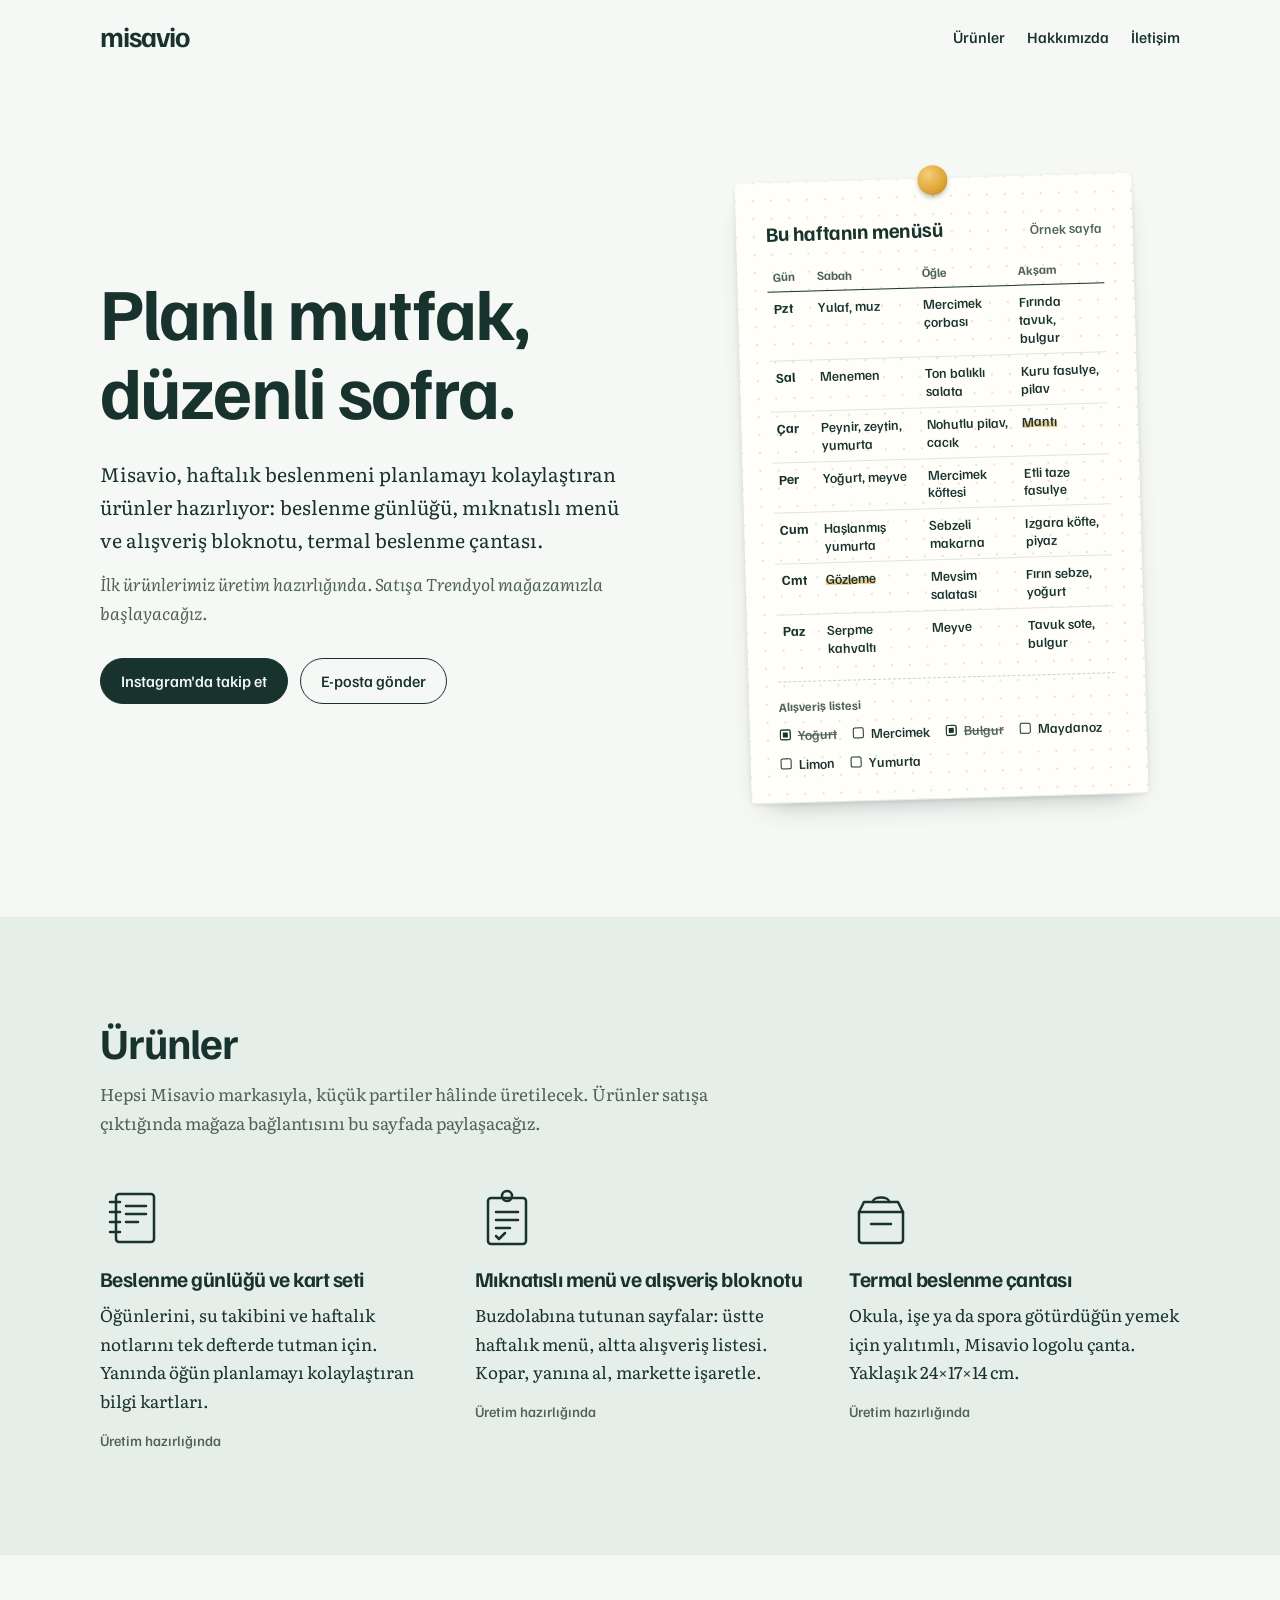
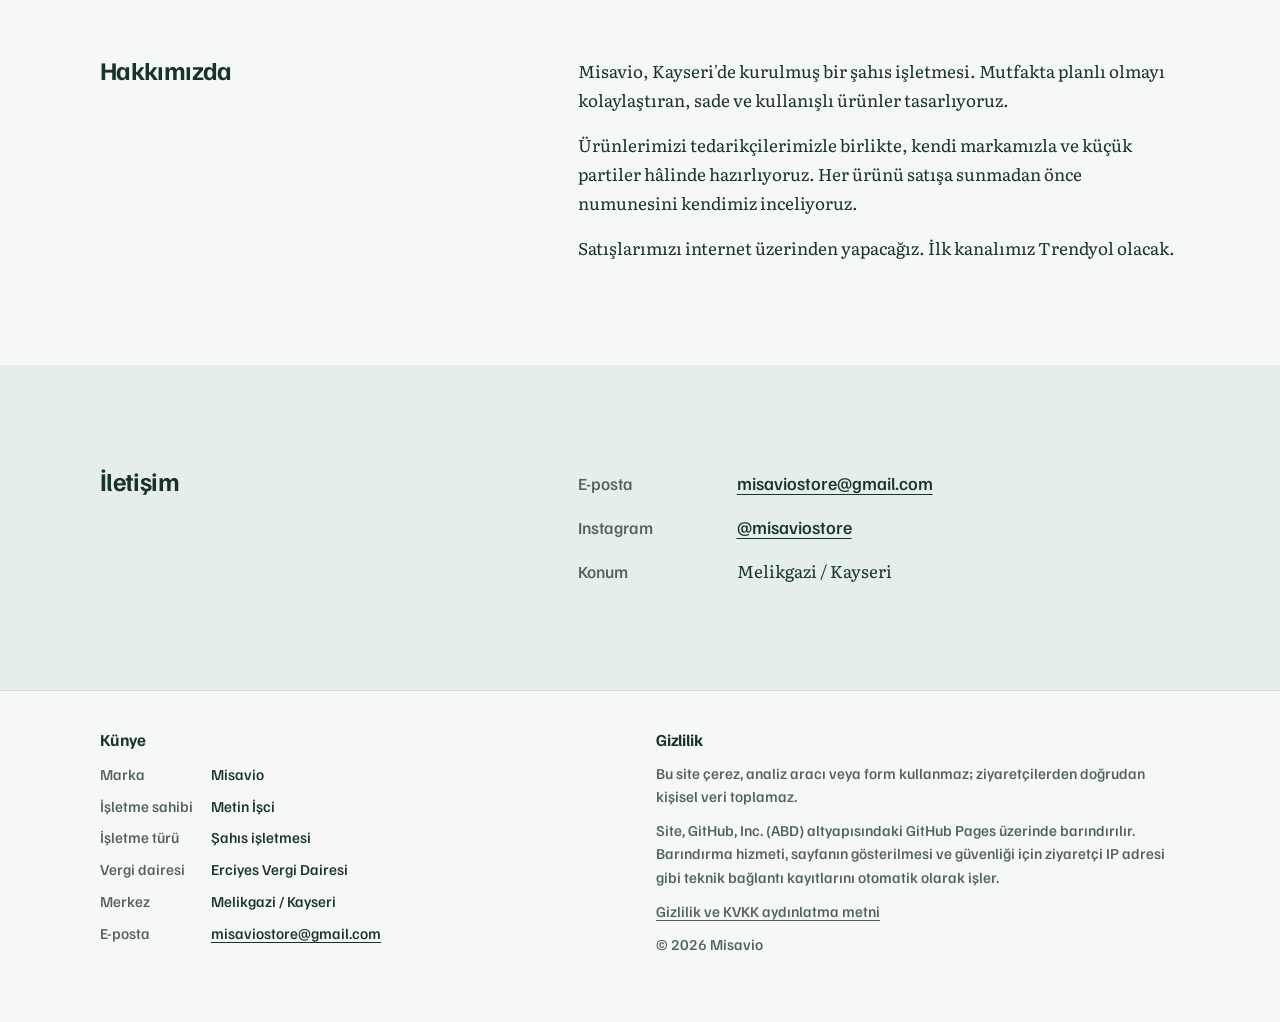
==== index.html @ 4fb2470a "Misavio tanıtım sitesi" ====
<!doctype html>
<html lang="tr">
<head>
  <meta charset="utf-8">
  <meta name="viewport" content="width=device-width, initial-scale=1">
  <meta http-equiv="Content-Security-Policy" content="default-src 'none'; style-src 'self'; font-src 'self'; img-src 'self'; base-uri 'none'; form-action 'none'; upgrade-insecure-requests">
  <meta name="referrer" content="strict-origin-when-cross-origin">
  <title>Misavio | Beslenme planlama ürünleri</title>
  <meta name="description" content="Misavio; beslenme günlüğü, mıknatıslı menü ve alışveriş bloknotu, termal beslenme çantası gibi mutfakta planlı olmayı kolaylaştıran ürünler hazırlıyor.">
  <link rel="canonical" href="https://misavio.com/">
  <meta property="og:type" content="website">
  <meta property="og:site_name" content="Misavio">
  <meta property="og:title" content="Misavio | Beslenme planlama ürünleri">
  <meta property="og:description" content="Beslenme günlüğü, mıknatıslı menü bloknotu ve termal beslenme çantası. İlk ürünler üretim hazırlığında.">
  <meta property="og:url" content="https://misavio.com/">
  <meta property="og:locale" content="tr_TR">
  <meta name="theme-color" content="#f6f8f5" media="(prefers-color-scheme: light)">
  <meta name="theme-color" content="#13241f" media="(prefers-color-scheme: dark)">
  <link rel="icon" href="/favicon.svg" type="image/svg+xml">
  <link rel="preload" href="/assets/fonts/familjen-grotesk-latin-700-normal.woff2" as="font" type="font/woff2" crossorigin>
  <link rel="stylesheet" href="/assets/site.css">
</head>
<body>
  <a class="skip" href="#icerik">İçeriğe geç</a>

  <header class="top">
    <div class="wrap">
      <a class="wordmark" href="/" aria-label="Misavio ana sayfa">misavio</a>
      <nav aria-label="Ana menü">
        <ul>
          <li><a href="#urunler">Ürünler</a></li>
          <li><a href="#hakkimizda">Hakkımızda</a></li>
          <li><a href="#iletisim">İletişim</a></li>
        </ul>
      </nav>
    </div>
  </header>

  <main id="icerik">
    <section class="hero" aria-labelledby="baslik">
      <div class="wrap">
        <div>
          <h1 id="baslik">Planlı mutfak, düzenli sofra.</h1>
          <p class="lede">Misavio, haftalık beslenmeni planlamayı kolaylaştıran ürünler hazırlıyor: beslenme günlüğü, mıknatıslı menü ve alışveriş bloknotu, termal beslenme çantası.</p>
          <p class="status">İlk ürünlerimiz üretim hazırlığında. Satışa Trendyol mağazamızla başlayacağız.</p>
          <div class="actions">
            <a class="btn btn-solid" href="https://www.instagram.com/misaviostore/" rel="noopener noreferrer" target="_blank">Instagram'da takip et<span class="sr-only"> (yeni sekmede açılır)</span></a>
            <a class="btn" href="mailto:misaviostore@gmail.com">E-posta gönder</a>
          </div>
        </div>

        <figure class="note" aria-label="Örnek: mıknatıslı menü ve alışveriş bloknotunun bir sayfası">
          <div class="note-head">
            <h2>Bu haftanın menüsü</h2>
            <span>Örnek sayfa</span>
          </div>
          <table class="menu">
            <thead>
              <tr><th scope="col">Gün</th><th scope="col">Sabah</th><th scope="col">Öğle</th><th scope="col">Akşam</th></tr>
            </thead>
            <tbody>
              <tr><th scope="row">Pzt</th><td>Yulaf, muz</td><td>Mercimek çorbası</td><td>Fırında tavuk, bulgur</td></tr>
              <tr><th scope="row">Sal</th><td>Menemen</td><td>Ton balıklı salata</td><td>Kuru fasulye, pilav</td></tr>
              <tr><th scope="row">Çar</th><td>Peynir, zeytin, yumurta</td><td>Nohutlu pilav, cacık</td><td><span class="hl">Mantı</span></td></tr>
              <tr><th scope="row">Per</th><td>Yoğurt, meyve</td><td>Mercimek köftesi</td><td>Etli taze fasulye</td></tr>
              <tr><th scope="row">Cum</th><td>Haşlanmış yumurta</td><td>Sebzeli makarna</td><td>Izgara köfte, piyaz</td></tr>
              <tr><th scope="row">Cmt</th><td><span class="hl">Gözleme</span></td><td>Mevsim salatası</td><td>Fırın sebze, yoğurt</td></tr>
              <tr><th scope="row">Paz</th><td>Serpme kahvaltı</td><td>Meyve</td><td>Tavuk sote, bulgur</td></tr>
            </tbody>
          </table>
          <div class="list" aria-label="Alışveriş listesi">
            <strong>Alışveriş listesi</strong>
            <span class="box done">Yoğurt</span>
            <span class="box">Mercimek</span>
            <span class="box done">Bulgur</span>
            <span class="box">Maydanoz</span>
            <span class="box">Limon</span>
            <span class="box">Yumurta</span>
          </div>
        </figure>
      </div>
    </section>

    <section class="band" id="urunler" aria-labelledby="urunler-baslik">
      <div class="wrap">
        <div class="section-head">
          <h2 id="urunler-baslik">Ürünler</h2>
          <p>Hepsi Misavio markasıyla, küçük partiler hâlinde üretilecek. Ürünler satışa çıktığında mağaza bağlantısını bu sayfada paylaşacağız.</p>
        </div>
        <ul class="products">
          <li class="product">
            <svg viewBox="0 0 64 64" fill="none" stroke="currentColor" stroke-width="2.5" stroke-linecap="round" stroke-linejoin="round" aria-hidden="true">
              <rect x="16" y="8" width="38" height="48" rx="3"/>
              <path d="M10 16h10M10 26h10M10 36h10M10 46h10"/>
              <path d="M26 20h20M26 28h20M26 36h12"/>
            </svg>
            <h3>Beslenme günlüğü ve kart seti</h3>
            <p>Öğünlerini, su takibini ve haftalık notlarını tek defterde tutman için. Yanında öğün planlamayı kolaylaştıran bilgi kartları.</p>
            <p class="meta">Üretim hazırlığında</p>
          </li>
          <li class="product">
            <svg viewBox="0 0 64 64" fill="none" stroke="currentColor" stroke-width="2.5" stroke-linecap="round" stroke-linejoin="round" aria-hidden="true">
              <rect x="13" y="12" width="38" height="46" rx="3"/>
              <circle cx="32" cy="10" r="5"/>
              <path d="M21 26h22M21 34h22M21 42h14"/>
              <path d="M21 50l3 3 6-6"/>
            </svg>
            <h3>Mıknatıslı menü ve alışveriş bloknotu</h3>
            <p>Buzdolabına tutunan sayfalar: üstte haftalık menü, altta alışveriş listesi. Kopar, yanına al, markette işaretle.</p>
            <p class="meta">Üretim hazırlığında</p>
          </li>
          <li class="product">
            <svg viewBox="0 0 64 64" fill="none" stroke="currentColor" stroke-width="2.5" stroke-linecap="round" stroke-linejoin="round" aria-hidden="true">
              <path d="M10 26h44v28a3 3 0 0 1-3 3H13a3 3 0 0 1-3-3z"/>
              <path d="M10 26l5-10h34l5 10"/>
              <path d="M24 16c0-6 16-6 16 0"/>
              <path d="M22 38h20"/>
            </svg>
            <h3>Termal beslenme çantası</h3>
            <p>Okula, işe ya da spora götürdüğün yemek için yalıtımlı, Misavio logolu çanta. Yaklaşık 24×17×14 cm.</p>
            <p class="meta">Üretim hazırlığında</p>
          </li>
        </ul>
      </div>
    </section>

    <section class="plain" id="hakkimizda" aria-labelledby="hakkimizda-baslik">
      <div class="wrap two">
        <h2 id="hakkimizda-baslik">Hakkımızda</h2>
        <div>
          <p>Misavio, Kayseri'de kurulmuş bir şahıs işletmesi. Mutfakta planlı olmayı kolaylaştıran, sade ve kullanışlı ürünler tasarlıyoruz.</p>
          <p>Ürünlerimizi tedarikçilerimizle birlikte, kendi markamızla ve küçük partiler hâlinde hazırlıyoruz. Her ürünü satışa sunmadan önce numunesini kendimiz inceliyoruz.</p>
          <p>Satışlarımızı internet üzerinden yapacağız. İlk kanalımız Trendyol olacak.</p>
        </div>
      </div>
    </section>

    <section class="band" id="iletisim" aria-labelledby="iletisim-baslik">
      <div class="wrap two">
        <h2 id="iletisim-baslik">İletişim</h2>
        <ul class="contact-list">
          <li><span class="k">E-posta</span><a href="mailto:misaviostore@gmail.com">misaviostore@gmail.com</a></li>
          <li><span class="k">Instagram</span><a href="https://www.instagram.com/misaviostore/" rel="noopener noreferrer" target="_blank">@misaviostore<span class="sr-only"> (yeni sekmede açılır)</span></a></li>
          <li><span class="k">Konum</span><span>Melikgazi / Kayseri</span></li>
        </ul>
      </div>
    </section>
  </main>

  <footer>
    <div class="wrap">
      <div>
        <h2>Künye</h2>
        <dl class="kunye">
          <dt>Marka</dt><dd>Misavio</dd>
          <dt>İşletme sahibi</dt><dd>Metin İşci</dd>
          <dt>İşletme türü</dt><dd>Şahıs işletmesi</dd>
          <dt>Vergi dairesi</dt><dd>Erciyes Vergi Dairesi</dd>
          <dt>Merkez</dt><dd>Melikgazi / Kayseri</dd>
          <dt>E-posta</dt><dd><a href="mailto:misaviostore@gmail.com">misaviostore@gmail.com</a></dd>
        </dl>
      </div>
      <div>
        <h2>Gizlilik</h2>
        <p class="fine">Bu site çerez, analiz aracı veya form kullanmaz; ziyaretçilerden doğrudan kişisel veri toplamaz.</p>
        <p class="fine">Site, GitHub, Inc. (ABD) altyapısındaki GitHub Pages üzerinde barındırılır. Barındırma hizmeti, sayfanın gösterilmesi ve güvenliği için ziyaretçi IP adresi gibi teknik bağlantı kayıtlarını otomatik olarak işler.</p>
        <p class="fine"><a href="/gizlilik.html">Gizlilik ve KVKK aydınlatma metni</a></p>
        <p class="fine">© 2026 Misavio</p>
      </div>
    </div>
  </footer>
</body>
</html>
---- assets/site.css ----
/* Misavio — tek sayfa tanıtım sitesi. Harici istek yok; yazı tipleri bu sunucudan gelir. */

@font-face { font-family: "Familjen Grotesk"; font-style: normal; font-weight: 500; font-display: swap;
  src: url("fonts/familjen-grotesk-latin-ext-500-normal.woff2") format("woff2");
  unicode-range: U+0100-02BA,U+02BD-02C5,U+02C7-02CC,U+02CE-02D7,U+02DD-02FF,U+0304,U+0308,U+0329,U+1D00-1DBF,U+1E00-1E9F,U+1EF2-1EFF,U+2020,U+20A0-20AB,U+20AD-20C0,U+2113,U+2C60-2C7F,U+A720-A7FF; }
@font-face { font-family: "Familjen Grotesk"; font-style: normal; font-weight: 500; font-display: swap;
  src: url("fonts/familjen-grotesk-latin-500-normal.woff2") format("woff2");
  unicode-range: U+0000-00FF,U+0131,U+0152-0153,U+02BB-02BC,U+02C6,U+02DA,U+02DC,U+0304,U+0308,U+0329,U+2000-206F,U+20AC,U+2122,U+2191,U+2193,U+2212,U+2215,U+FEFF,U+FFFD; }
@font-face { font-family: "Familjen Grotesk"; font-style: normal; font-weight: 700; font-display: swap;
  src: url("fonts/familjen-grotesk-latin-ext-700-normal.woff2") format("woff2");
  unicode-range: U+0100-02BA,U+02BD-02C5,U+02C7-02CC,U+02CE-02D7,U+02DD-02FF,U+0304,U+0308,U+0329,U+1D00-1DBF,U+1E00-1E9F,U+1EF2-1EFF,U+2020,U+20A0-20AB,U+20AD-20C0,U+2113,U+2C60-2C7F,U+A720-A7FF; }
@font-face { font-family: "Familjen Grotesk"; font-style: normal; font-weight: 700; font-display: swap;
  src: url("fonts/familjen-grotesk-latin-700-normal.woff2") format("woff2");
  unicode-range: U+0000-00FF,U+0131,U+0152-0153,U+02BB-02BC,U+02C6,U+02DA,U+02DC,U+0304,U+0308,U+0329,U+2000-206F,U+20AC,U+2122,U+2191,U+2193,U+2212,U+2215,U+FEFF,U+FFFD; }
@font-face { font-family: "Literata"; font-style: normal; font-weight: 400; font-display: swap;
  src: url("fonts/literata-latin-ext-400-normal.woff2") format("woff2");
  unicode-range: U+0100-02BA,U+02BD-02C5,U+02C7-02CC,U+02CE-02D7,U+02DD-02FF,U+0304,U+0308,U+0329,U+1D00-1DBF,U+1E00-1E9F,U+1EF2-1EFF,U+2020,U+20A0-20AB,U+20AD-20C0,U+2113,U+2C60-2C7F,U+A720-A7FF; }
@font-face { font-family: "Literata"; font-style: normal; font-weight: 400; font-display: swap;
  src: url("fonts/literata-latin-400-normal.woff2") format("woff2");
  unicode-range: U+0000-00FF,U+0131,U+0152-0153,U+02BB-02BC,U+02C6,U+02DA,U+02DC,U+0304,U+0308,U+0329,U+2000-206F,U+20AC,U+2122,U+2191,U+2193,U+2212,U+2215,U+FEFF,U+FFFD; }
@font-face { font-family: "Literata"; font-style: italic; font-weight: 400; font-display: swap;
  src: url("fonts/literata-latin-ext-400-italic.woff2") format("woff2");
  unicode-range: U+0100-02BA,U+02BD-02C5,U+02C7-02CC,U+02CE-02D7,U+02DD-02FF,U+0304,U+0308,U+0329,U+1D00-1DBF,U+1E00-1E9F,U+1EF2-1EFF,U+2020,U+20A0-20AB,U+20AD-20C0,U+2113,U+2C60-2C7F,U+A720-A7FF; }
@font-face { font-family: "Literata"; font-style: italic; font-weight: 400; font-display: swap;
  src: url("fonts/literata-latin-400-italic.woff2") format("woff2");
  unicode-range: U+0000-00FF,U+0131,U+0152-0153,U+02BB-02BC,U+02C6,U+02DA,U+02DC,U+0304,U+0308,U+0329,U+2000-206F,U+20AC,U+2122,U+2191,U+2193,U+2212,U+2215,U+FEFF,U+FFFD; }

:root {
  --paper: #f6f8f5;
  --ink: #18332e;
  --muted: #4f635b;
  --rule: #d3ddd7;
  --tint: #e6eee9;
  --accent: #e2a93b;
  --note-paper: #fffef9;
  --note-ink: #18332e;
  --note-grid: #dfe6e1;
  --focus: #1f6fb2;
  --sans: "Familjen Grotesk", "Helvetica Neue", Arial, sans-serif;
  --serif: "Literata", Georgia, "Times New Roman", serif;
  color-scheme: light dark;
}
@media (prefers-color-scheme: dark) {
  :root:not([data-theme="light"]) {
    --paper: #13241f;
    --ink: #e7eee9;
    --muted: #a9bbb2;
    --rule: #2e4740;
    --tint: #1b3029;
    --focus: #8cc4ff;
  }
}
:root[data-theme="dark"] {
  --paper: #13241f; --ink: #e7eee9; --muted: #a9bbb2; --rule: #2e4740; --tint: #1b3029; --focus: #8cc4ff;
}

*, *::before, *::after { box-sizing: border-box; }
html { -webkit-text-size-adjust: 100%; text-size-adjust: 100%; }
body {
  margin: 0;
  background: var(--paper);
  color: var(--ink);
  font-family: var(--serif);
  font-size: 1.0625rem;
  line-height: 1.7;
  -webkit-font-smoothing: antialiased;
}
img, svg { display: block; max-width: 100%; }
a { color: inherit; text-decoration-thickness: 1px; text-underline-offset: 0.2em; }
a:hover { text-decoration-thickness: 2px; }
:focus-visible { outline: 3px solid var(--focus); outline-offset: 3px; border-radius: 2px; }

.sr-only { position: absolute; width: 1px; height: 1px; padding: 0; margin: -1px; overflow: hidden; clip: rect(0 0 0 0); white-space: nowrap; border: 0; }
.skip { position: absolute; left: -999px; top: 0; }
.skip:focus { left: 16px; top: 12px; background: var(--paper); padding: 6px 10px; z-index: 10; }

.wrap { width: min(1080px, 100% - 32px); margin-inline: auto; }

/* Üst bar */
.top { padding-block: 22px; }
.top .wrap { display: flex; align-items: center; justify-content: space-between; gap: 16px; flex-wrap: wrap; }
.wordmark {
  font-family: var(--sans); font-weight: 700; font-size: 1.75rem; letter-spacing: -0.035em;
  text-decoration: none; line-height: 1;
}
.top nav ul { list-style: none; margin: 0; padding: 0; display: flex; gap: 22px; flex-wrap: wrap; }
.top nav a { font-family: var(--sans); font-weight: 500; font-size: 0.98rem; text-decoration: none; }
.top nav a:hover { text-decoration: underline; }

/* Açılış */
.hero { padding-block: clamp(32px, 7vw, 88px) clamp(48px, 8vw, 112px); }
.hero .wrap { display: grid; grid-template-columns: minmax(0, 1.05fr) minmax(0, 0.95fr); gap: clamp(32px, 6vw, 80px); align-items: center; }
h1, h2, h3 { font-family: var(--sans); font-weight: 700; letter-spacing: -0.025em; line-height: 1.08; margin: 0; }
h1 { font-size: clamp(2.6rem, 6.2vw, 4.6rem); max-width: 11ch; }
.lede { font-size: clamp(1.08rem, 1.6vw, 1.22rem); max-width: 34em; margin: 26px 0 0; }
.status { color: var(--muted); font-style: italic; margin: 14px 0 0; max-width: 34em; }
.actions { display: flex; flex-wrap: wrap; gap: 12px; margin-top: 30px; }
.btn {
  font-family: var(--sans); font-weight: 500; font-size: 1rem; line-height: 1;
  display: inline-flex; align-items: center; gap: 10px;
  padding: 14px 20px; border-radius: 999px; text-decoration: none;
  border: 1.5px solid var(--ink);
}
.btn-solid { background: var(--ink); color: var(--paper); }
.btn:hover { text-decoration: none; box-shadow: 0 0 0 3px var(--tint); }


/* Buzdolabındaki bloknot: sayfanın tek gösterişli parçası */
.note {
  position: relative;
  background-color: var(--note-paper);
  background-image: radial-gradient(var(--note-grid) 1.1px, transparent 1.2px);
  background-size: 18px 18px;
  background-position: 9px 9px;
  color: var(--note-ink);
  border-radius: 6px 6px 3px 3px;
  padding: 40px clamp(18px, 3vw, 30px) 26px;
  transform: rotate(-1.6deg);
  box-shadow: 0 1px 0 #e9ede9, 0 14px 30px -18px rgba(24, 51, 46, 0.45), 0 2px 6px -2px rgba(24, 51, 46, 0.18);
  font-family: var(--sans);
}
.note::before { /* mıknatıs */
  content: ""; position: absolute; top: -13px; left: 50%; width: 30px; height: 30px; margin-left: -15px;
  border-radius: 50%; background: radial-gradient(circle at 35% 30%, #f3cd7a, var(--accent) 55%, #b98620);
  box-shadow: 0 3px 5px -1px rgba(24, 51, 46, 0.35);
}
.note-head { display: flex; justify-content: space-between; align-items: baseline; gap: 12px; margin-bottom: 14px; }
.note-head h2 { font-size: 1.28rem; letter-spacing: -0.02em; }
.note-head span { font-size: 0.85rem; color: #4f635b; white-space: nowrap; }
.menu { width: 100%; border-collapse: collapse; font-size: 0.86rem; line-height: 1.3; }
.menu th, .menu td { text-align: left; padding: 7px 6px; vertical-align: top; border-bottom: 1px solid var(--note-grid); }
.menu thead th { font-weight: 700; font-size: 0.78rem; color: #4f635b; border-bottom: 1.5px solid var(--note-ink); }
.menu tbody th { font-weight: 700; width: 3.2em; }
.menu tbody tr:last-child th, .menu tbody tr:last-child td { border-bottom: 0; }
.hl { background: linear-gradient(transparent 52%, rgba(226, 169, 59, 0.55) 52%, rgba(226, 169, 59, 0.55) 88%, transparent 88%); }
.list { margin-top: 16px; padding-top: 14px; border-top: 1.5px dashed #c7d2cb; display: flex; flex-wrap: wrap; gap: 6px 16px; font-size: 0.86rem; }
.list strong { width: 100%; font-size: 0.78rem; color: #4f635b; }
.box { display: inline-flex; align-items: center; gap: 7px; }
.box::before { content: ""; width: 11px; height: 11px; border: 1.5px solid var(--note-ink); border-radius: 2px; }
.box.done { text-decoration: line-through; color: #4f635b; }
.box.done::before { background: var(--note-ink); box-shadow: inset 0 0 0 2px var(--note-paper); }

/* Bölümler */
section { scroll-margin-top: 16px; }
.band { background: var(--tint); padding-block: clamp(56px, 8vw, 104px); }
.section-head { max-width: 40em; margin-bottom: clamp(28px, 4vw, 48px); }
.section-head h2 { font-size: clamp(1.9rem, 3.6vw, 2.7rem); }
.section-head p { margin: 14px 0 0; color: var(--muted); }

.products { list-style: none; margin: 0; padding: 0; display: grid; grid-template-columns: repeat(3, minmax(0, 1fr)); gap: clamp(24px, 3.5vw, 44px); }
.product svg { width: 64px; height: 64px; color: var(--ink); margin-bottom: 18px; }
.product h3 { font-size: 1.32rem; }
.product p { margin: 10px 0 0; }
.product .meta { font-family: var(--sans); font-size: 0.9rem; color: var(--muted); margin-top: 12px; }

.plain { padding-block: clamp(56px, 8vw, 104px); }
.two { display: grid; grid-template-columns: minmax(0, 0.8fr) minmax(0, 1.2fr); gap: clamp(28px, 6vw, 80px); }
.two p { margin: 0 0 16px; max-width: 36em; }
.two p:last-child { margin-bottom: 0; }

.contact-list { list-style: none; margin: 0; padding: 0; display: grid; gap: 14px; }
.contact-list li { display: flex; flex-wrap: wrap; gap: 4px 14px; align-items: baseline; }
.contact-list .k { font-family: var(--sans); font-weight: 500; color: var(--muted); min-width: 8.5em; }
.contact-list a { font-family: var(--sans); font-weight: 500; font-size: 1.12rem; overflow-wrap: anywhere; }

/* Künye */
footer { border-top: 1px solid var(--rule); padding-block: 40px 56px; font-family: var(--sans); font-size: 0.95rem; }
footer .wrap { display: grid; grid-template-columns: minmax(0, 1fr) minmax(0, 1fr); gap: 32px; }
footer h2 { font-size: 1.05rem; letter-spacing: -0.01em; margin-bottom: 12px; }
.kunye { display: grid; grid-template-columns: max-content minmax(0, 1fr); gap: 6px 18px; margin: 0; }
.kunye dt { color: var(--muted); }
.kunye dd { margin: 0; }
.fine { color: var(--muted); margin: 0 0 10px; line-height: 1.55; }

@media (max-width: 860px) {
  .hero .wrap { grid-template-columns: 1fr; }
  .note { max-width: 520px; margin-top: 8px; }
  .products { grid-template-columns: 1fr; }
  .product { display: grid; grid-template-columns: 56px minmax(0, 1fr); column-gap: 18px; }
  .product svg { width: 52px; height: 52px; grid-row: span 3; margin: 2px 0 0; }
  .two, footer .wrap { grid-template-columns: 1fr; }
}
@media (max-width: 420px) {
  .menu { font-size: 0.8rem; }
  .menu th, .menu td { padding: 6px 4px; }
  .top nav ul { gap: 16px; }
}
@media (prefers-reduced-motion: reduce) {
  * { scroll-behavior: auto !important; }
}
html { scroll-behavior: smooth; }
@media print {
  .note { transform: none; box-shadow: none; }
  .band { background: none; }
}

/* Gizlilik sayfası */
.doc { max-width: 46em; }
.doc h1 { font-size: clamp(2rem, 4.4vw, 3rem); max-width: none; }
.doc h2 { font-size: 1.3rem; margin: 36px 0 10px; }
.doc p { margin: 0 0 14px; }
.doc .back { margin-top: 36px; font-family: var(--sans); font-weight: 500; }
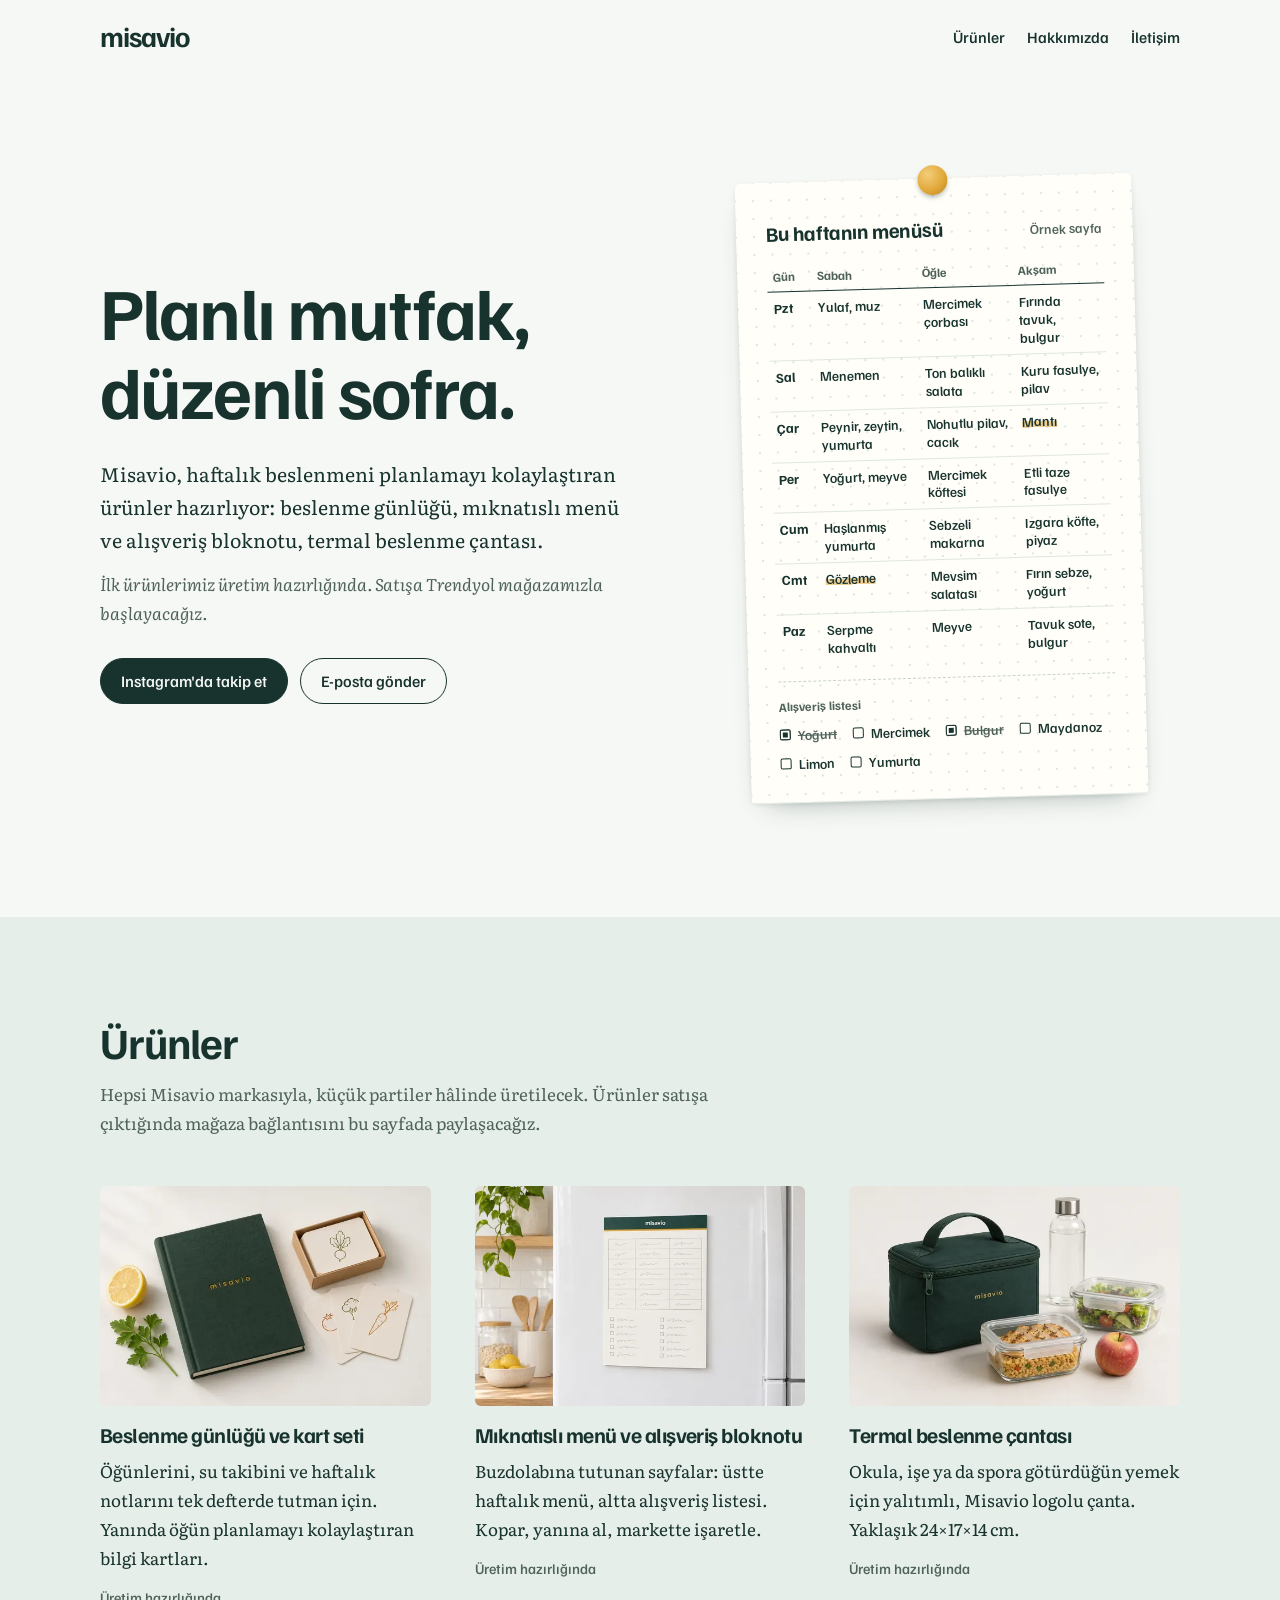
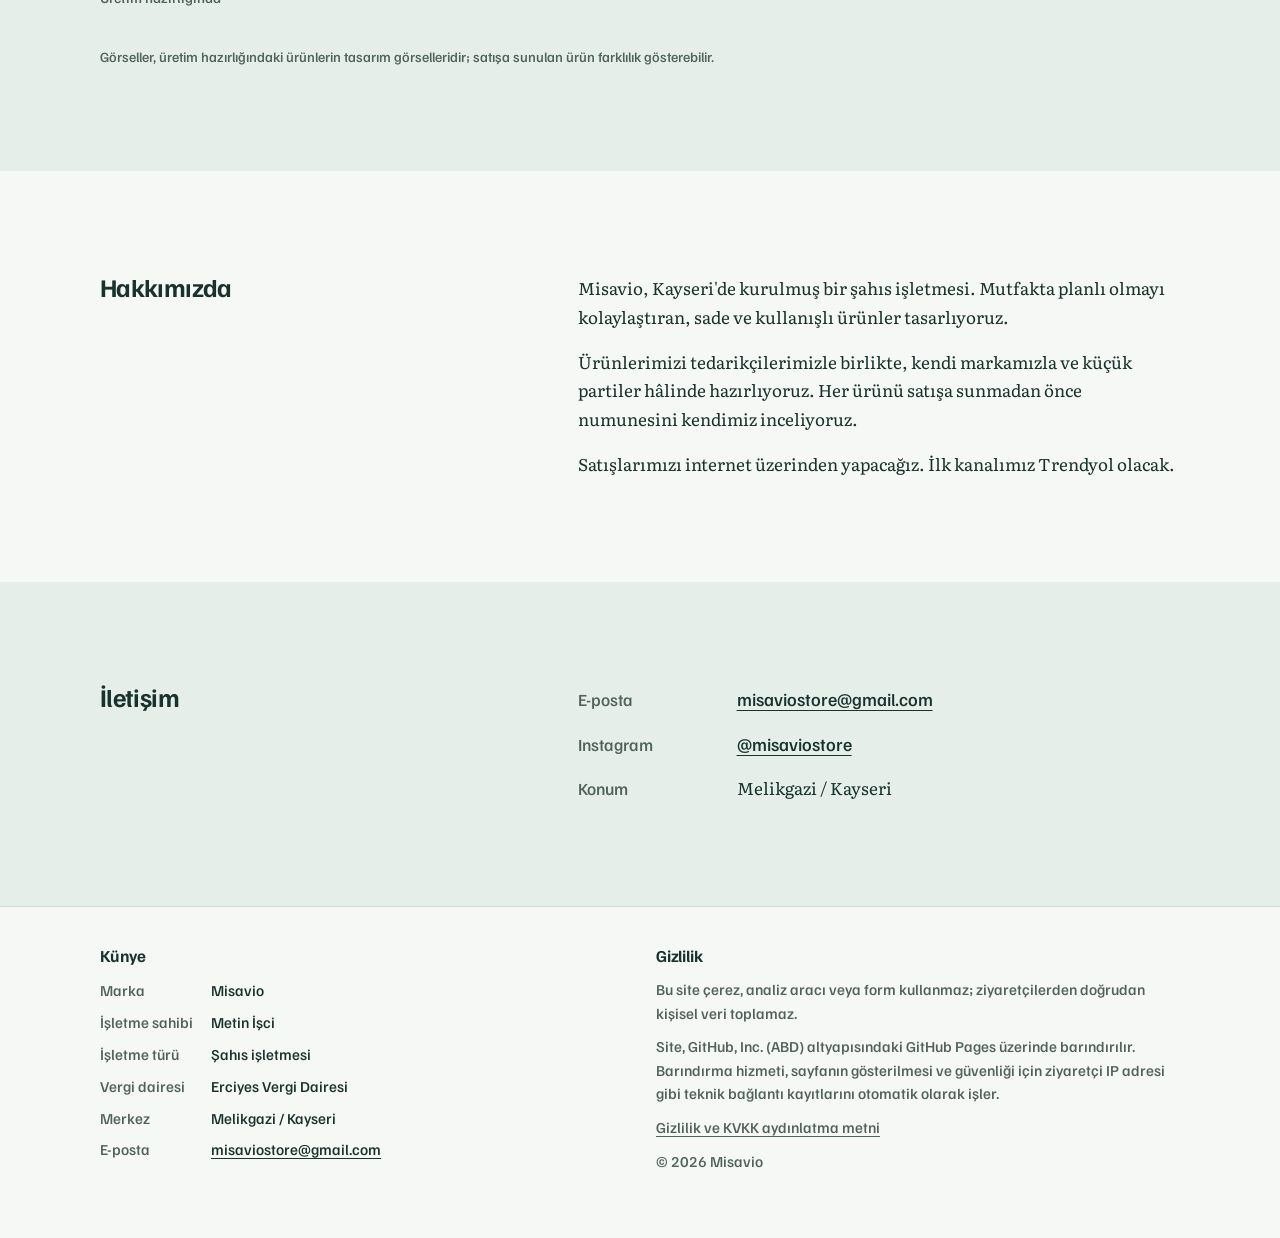
==== commit 44a0c9b8: "Ürünler bölümüne tasarım görselleri eklendi" ====
--- a/index.html
+++ b/index.html
@@ -89,38 +89,25 @@
         </div>
         <ul class="products">
           <li class="product">
-            <svg viewBox="0 0 64 64" fill="none" stroke="currentColor" stroke-width="2.5" stroke-linecap="round" stroke-linejoin="round" aria-hidden="true">
-              <rect x="16" y="8" width="38" height="48" rx="3"/>
-              <path d="M10 16h10M10 26h10M10 36h10M10 46h10"/>
-              <path d="M26 20h20M26 28h20M26 36h12"/>
-            </svg>
+            <img src="/assets/img/gunluk-600.webp" srcset="/assets/img/gunluk-600.webp 600w, /assets/img/gunluk-1200.webp 1200w" sizes="(max-width: 860px) calc(100vw - 32px), 340px" width="600" height="400" loading="lazy" decoding="async" alt="Misavio beslenme günlüğü ve mutfak bilgi kartları seti, tasarım görseli">
             <h3>Beslenme günlüğü ve kart seti</h3>
             <p>Öğünlerini, su takibini ve haftalık notlarını tek defterde tutman için. Yanında öğün planlamayı kolaylaştıran bilgi kartları.</p>
             <p class="meta">Üretim hazırlığında</p>
           </li>
           <li class="product">
-            <svg viewBox="0 0 64 64" fill="none" stroke="currentColor" stroke-width="2.5" stroke-linecap="round" stroke-linejoin="round" aria-hidden="true">
-              <rect x="13" y="12" width="38" height="46" rx="3"/>
-              <circle cx="32" cy="10" r="5"/>
-              <path d="M21 26h22M21 34h22M21 42h14"/>
-              <path d="M21 50l3 3 6-6"/>
-            </svg>
+            <img src="/assets/img/bloknot-600.webp" srcset="/assets/img/bloknot-600.webp 600w, /assets/img/bloknot-1200.webp 1200w" sizes="(max-width: 860px) calc(100vw - 32px), 340px" width="600" height="400" loading="lazy" decoding="async" alt="Buzdolabı kapağında Misavio mıknatıslı haftalık menü ve alışveriş bloknotu, tasarım görseli">
             <h3>Mıknatıslı menü ve alışveriş bloknotu</h3>
             <p>Buzdolabına tutunan sayfalar: üstte haftalık menü, altta alışveriş listesi. Kopar, yanına al, markette işaretle.</p>
             <p class="meta">Üretim hazırlığında</p>
           </li>
           <li class="product">
-            <svg viewBox="0 0 64 64" fill="none" stroke="currentColor" stroke-width="2.5" stroke-linecap="round" stroke-linejoin="round" aria-hidden="true">
-              <path d="M10 26h44v28a3 3 0 0 1-3 3H13a3 3 0 0 1-3-3z"/>
-              <path d="M10 26l5-10h34l5 10"/>
-              <path d="M24 16c0-6 16-6 16 0"/>
-              <path d="M22 38h20"/>
-            </svg>
+            <img src="/assets/img/canta-600.webp" srcset="/assets/img/canta-600.webp 600w, /assets/img/canta-1200.webp 1200w" sizes="(max-width: 860px) calc(100vw - 32px), 340px" width="600" height="400" loading="lazy" decoding="async" alt="İçinde yemek kapları olan yeşil Misavio termal beslenme çantası, tasarım görseli">
             <h3>Termal beslenme çantası</h3>
             <p>Okula, işe ya da spora götürdüğün yemek için yalıtımlı, Misavio logolu çanta. Yaklaşık 24×17×14 cm.</p>
             <p class="meta">Üretim hazırlığında</p>
           </li>
         </ul>
+        <p class="img-note">Görseller, üretim hazırlığındaki ürünlerin tasarım görselleridir; satışa sunulan ürün farklılık gösterebilir.</p>
       </div>
     </section>
 
--- a/assets/site.css
+++ b/assets/site.css
@@ -148,7 +148,8 @@
 .section-head p { margin: 14px 0 0; color: var(--muted); }
 
 .products { list-style: none; margin: 0; padding: 0; display: grid; grid-template-columns: repeat(3, minmax(0, 1fr)); gap: clamp(24px, 3.5vw, 44px); }
-.product svg { width: 64px; height: 64px; color: var(--ink); margin-bottom: 18px; }
+.product img { width: 100%; height: auto; aspect-ratio: 3 / 2; object-fit: cover; border-radius: 6px; background: var(--rule); margin-bottom: 18px; }
+.img-note { font-family: var(--sans); font-size: 0.88rem; color: var(--muted); margin: clamp(24px, 3vw, 36px) 0 0; }
 .product h3 { font-size: 1.32rem; }
 .product p { margin: 10px 0 0; }
 .product .meta { font-family: var(--sans); font-size: 0.9rem; color: var(--muted); margin-top: 12px; }
@@ -176,8 +177,7 @@
   .hero .wrap { grid-template-columns: 1fr; }
   .note { max-width: 520px; margin-top: 8px; }
   .products { grid-template-columns: 1fr; }
-  .product { display: grid; grid-template-columns: 56px minmax(0, 1fr); column-gap: 18px; }
-  .product svg { width: 52px; height: 52px; grid-row: span 3; margin: 2px 0 0; }
+  .products { gap: 40px; }
   .two, footer .wrap { grid-template-columns: 1fr; }
 }
 @media (max-width: 420px) {
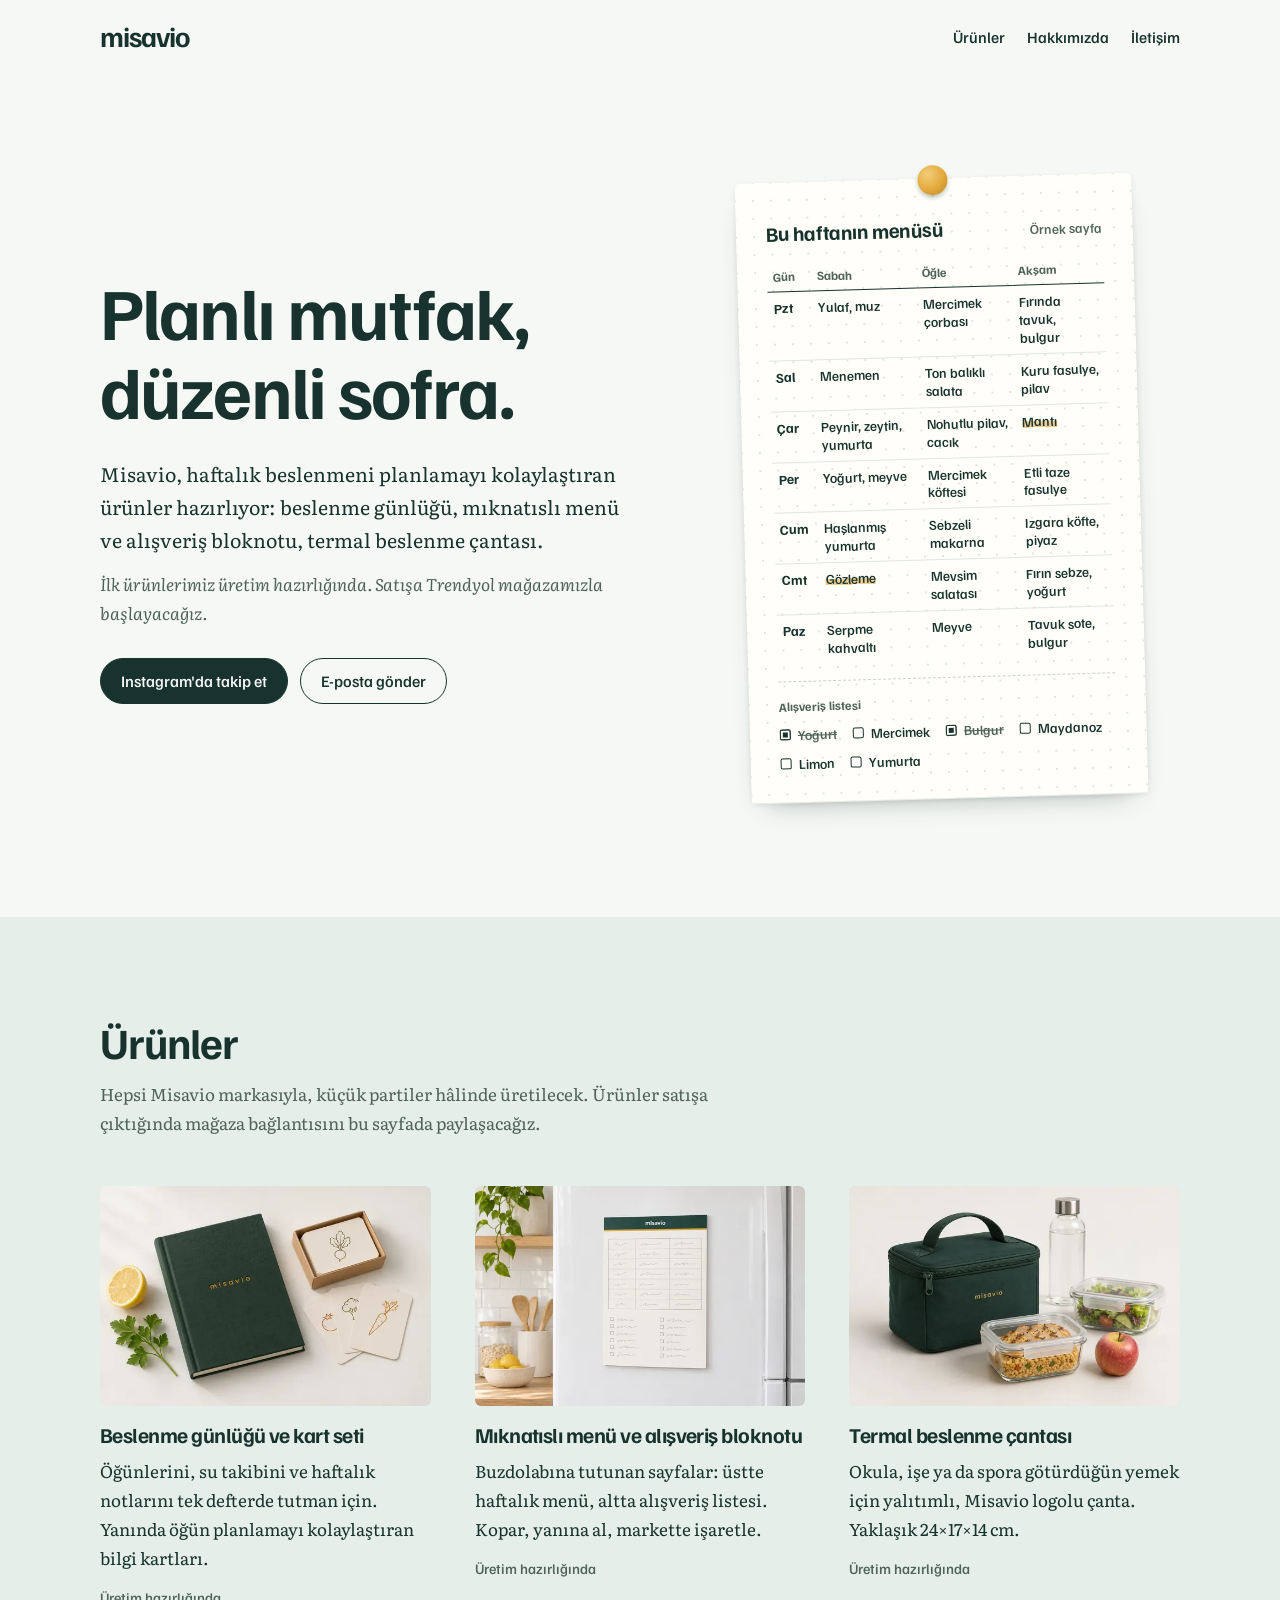
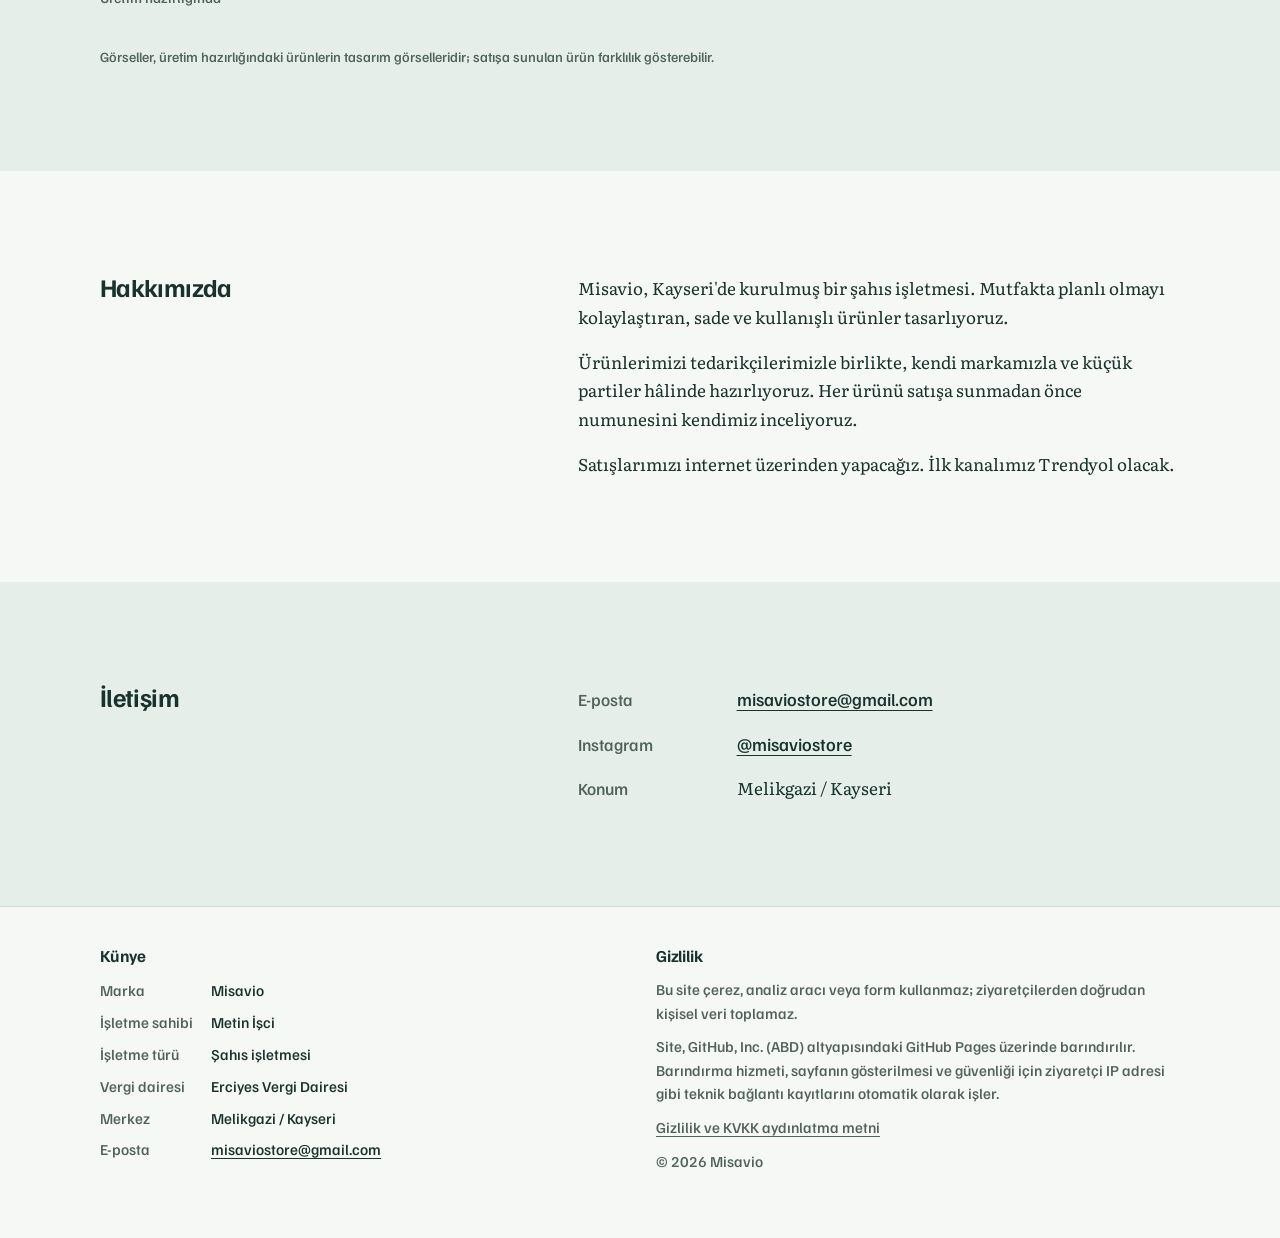
==== commit e3e46a70: "Site haritası, gitignore ve stil önbelleği güncellendi" ====
--- a/index.html
+++ b/index.html
@@ -18,7 +18,7 @@
   <meta name="theme-color" content="#13241f" media="(prefers-color-scheme: dark)">
   <link rel="icon" href="/favicon.svg" type="image/svg+xml">
   <link rel="preload" href="/assets/fonts/familjen-grotesk-latin-700-normal.woff2" as="font" type="font/woff2" crossorigin>
-  <link rel="stylesheet" href="/assets/site.css">
+  <link rel="stylesheet" href="/assets/site.css?v=2">
 </head>
 <body>
   <a class="skip" href="#icerik">İçeriğe geç</a>
